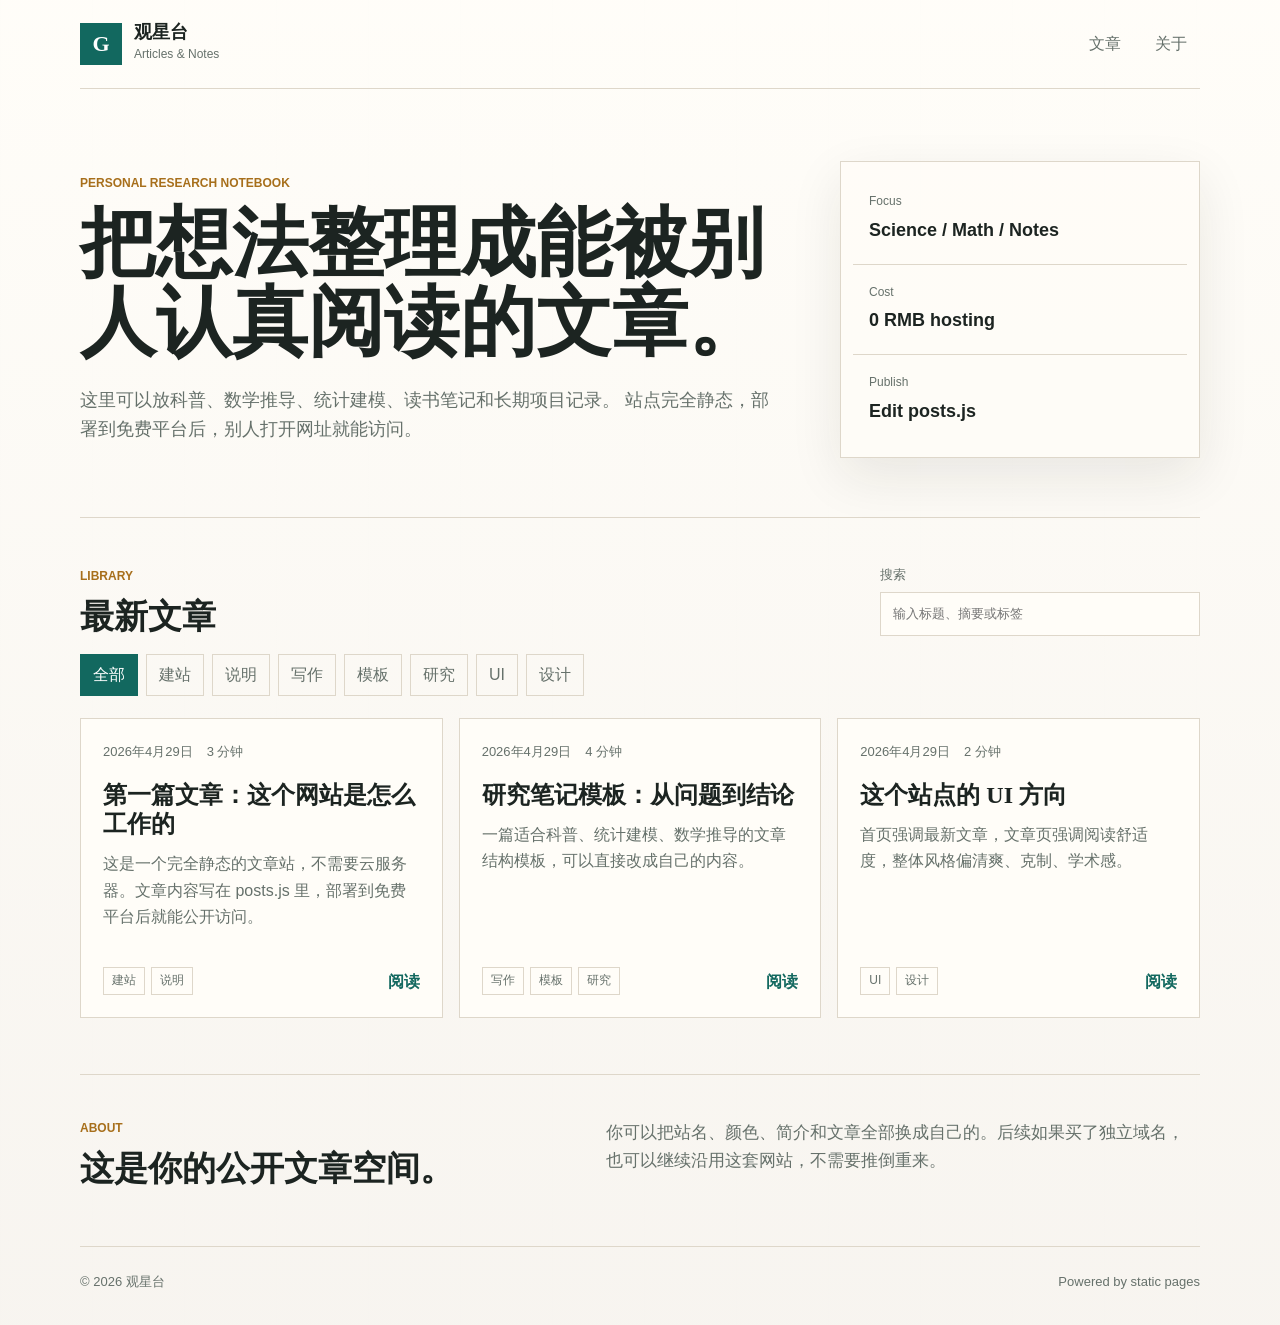
==== index.html @ 886ac3f2 "Add files via upload" ====
<!doctype html>
<html lang="zh-CN">
  <head>
    <meta charset="utf-8">
    <meta name="viewport" content="width=device-width, initial-scale=1">
    <title>观星台 | 文章与笔记</title>
    <meta name="description" content="一个零成本部署的个人文章站，适合发布科普、数学、统计和学习笔记。">
    <link rel="stylesheet" href="./assets/site.css">
  </head>
  <body>
    <header class="site-header">
      <a class="brand" href="./index.html" aria-label="返回首页">
        <span class="brand-mark">G</span>
        <span>
          <strong>观星台</strong>
          <small>Articles & Notes</small>
        </span>
      </a>
      <nav class="top-nav" aria-label="主导航">
        <a href="#articles">文章</a>
        <a href="#about">关于</a>
      </nav>
    </header>

    <main>
      <section class="hero">
        <div class="hero-copy">
          <p class="eyebrow">Personal research notebook</p>
          <h1>把想法整理成能被别人认真阅读的文章。</h1>
          <p>
            这里可以放科普、数学推导、统计建模、读书笔记和长期项目记录。
            站点完全静态，部署到免费平台后，别人打开网址就能访问。
          </p>
        </div>
        <div class="signal-panel" aria-label="站点信息">
          <div>
            <span>Focus</span>
            <strong>Science / Math / Notes</strong>
          </div>
          <div>
            <span>Cost</span>
            <strong>0 RMB hosting</strong>
          </div>
          <div>
            <span>Publish</span>
            <strong>Edit posts.js</strong>
          </div>
        </div>
      </section>

      <section class="toolbar" aria-label="文章筛选">
        <div>
          <p class="section-kicker">Library</p>
          <h2 id="articles">最新文章</h2>
        </div>
        <label class="search-box">
          <span>搜索</span>
          <input id="searchInput" type="search" placeholder="输入标题、摘要或标签">
        </label>
      </section>

      <section class="tag-row" id="tagRow" aria-label="标签筛选"></section>
      <section class="post-grid" id="postGrid" aria-live="polite"></section>

      <section class="about-band" id="about">
        <div>
          <p class="section-kicker">About</p>
          <h2>这是你的公开文章空间。</h2>
        </div>
        <p>
          你可以把站名、颜色、简介和文章全部换成自己的。后续如果买了独立域名，
          也可以继续沿用这套网站，不需要推倒重来。
        </p>
      </section>
    </main>

    <footer class="site-footer">
      <span>© <span id="year"></span> 观星台</span>
      <span>Powered by static pages</span>
    </footer>

    <script src="./posts.js"></script>
    <script src="./assets/site.js"></script>
  </body>
</html>
---- assets/site.css ----
:root {
  color-scheme: light;
  --bg: #f7f4ef;
  --paper: #fffdf8;
  --ink: #1c2421;
  --muted: #66716b;
  --line: #ded7ca;
  --accent: #12685f;
  --accent-strong: #0d4d47;
  --gold: #a76f1b;
  --blue: #315c9c;
  --shadow: 0 18px 50px rgba(37, 32, 25, 0.09);
}

* {
  box-sizing: border-box;
}

html {
  scroll-behavior: smooth;
}

body {
  margin: 0;
  background:
    linear-gradient(180deg, rgba(255, 253, 248, 0.94), rgba(247, 244, 239, 0.96)),
    repeating-linear-gradient(90deg, rgba(18, 104, 95, 0.05) 0 1px, transparent 1px 92px);
  color: var(--ink);
  font-family: "Inter", "Noto Sans SC", "Microsoft YaHei", Arial, sans-serif;
  line-height: 1.65;
}

a {
  color: inherit;
  text-decoration: none;
}

.site-header,
.site-footer,
main {
  width: min(1120px, calc(100% - 32px));
  margin: 0 auto;
}

.site-header {
  display: flex;
  align-items: center;
  justify-content: space-between;
  gap: 20px;
  padding: 22px 0;
}

.brand {
  display: inline-flex;
  align-items: center;
  gap: 12px;
  min-width: 0;
}

.brand-mark {
  display: grid;
  width: 42px;
  height: 42px;
  place-items: center;
  border: 1px solid var(--accent);
  background: var(--accent);
  color: white;
  font-family: Georgia, serif;
  font-size: 22px;
  font-weight: 700;
}

.brand strong,
.brand small {
  display: block;
}

.brand strong {
  font-size: 18px;
  line-height: 1.1;
}

.brand small {
  color: var(--muted);
  font-size: 12px;
  margin-top: 2px;
}

.top-nav {
  display: flex;
  gap: 8px;
}

.top-nav a {
  border: 1px solid transparent;
  color: var(--muted);
  padding: 8px 12px;
}

.top-nav a:hover {
  border-color: var(--line);
  color: var(--accent-strong);
}

.hero {
  display: grid;
  grid-template-columns: minmax(0, 1fr) 360px;
  gap: 42px;
  min-height: 430px;
  align-items: center;
  padding: 54px 0 42px;
  border-top: 1px solid var(--line);
  border-bottom: 1px solid var(--line);
}

.eyebrow,
.section-kicker {
  margin: 0 0 10px;
  color: var(--gold);
  font-size: 12px;
  font-weight: 700;
  letter-spacing: 0;
  text-transform: uppercase;
}

.hero h1 {
  max-width: 780px;
  margin: 0;
  font-family: Georgia, "Times New Roman", "Noto Serif SC", serif;
  font-size: clamp(40px, 7vw, 76px);
  line-height: 1.04;
  font-weight: 700;
}

.hero p:not(.eyebrow) {
  max-width: 690px;
  color: var(--muted);
  font-size: 18px;
  margin: 24px 0 0;
}

.signal-panel {
  border: 1px solid var(--line);
  background: rgba(255, 253, 248, 0.82);
  box-shadow: var(--shadow);
  padding: 12px;
}

.signal-panel div {
  border-bottom: 1px solid var(--line);
  padding: 18px 16px;
}

.signal-panel div:last-child {
  border-bottom: 0;
}

.signal-panel span {
  display: block;
  color: var(--muted);
  font-size: 12px;
  margin-bottom: 4px;
}

.signal-panel strong {
  font-size: 18px;
}

.toolbar {
  display: flex;
  align-items: end;
  justify-content: space-between;
  gap: 24px;
  padding: 46px 0 18px;
}

.toolbar h2,
.about-band h2 {
  margin: 0;
  font-family: Georgia, "Times New Roman", "Noto Serif SC", serif;
  font-size: 34px;
  line-height: 1.15;
}

.search-box {
  display: grid;
  gap: 6px;
  color: var(--muted);
  font-size: 13px;
  min-width: min(320px, 100%);
}

.search-box input {
  width: 100%;
  border: 1px solid var(--line);
  background: var(--paper);
  color: var(--ink);
  font: inherit;
  min-height: 44px;
  padding: 10px 12px;
  outline: none;
}

.search-box input:focus {
  border-color: var(--accent);
  box-shadow: 0 0 0 3px rgba(18, 104, 95, 0.12);
}

.tag-row {
  display: flex;
  flex-wrap: wrap;
  gap: 8px;
  margin: 0 0 22px;
}

.tag-button {
  border: 1px solid var(--line);
  background: transparent;
  color: var(--muted);
  cursor: pointer;
  font: inherit;
  min-height: 36px;
  padding: 7px 12px;
}

.tag-button:hover,
.tag-button.is-active {
  border-color: var(--accent);
  background: var(--accent);
  color: white;
}

.post-grid {
  display: grid;
  grid-template-columns: repeat(3, minmax(0, 1fr));
  gap: 16px;
  padding-bottom: 56px;
}

.post-card {
  display: flex;
  min-height: 300px;
  flex-direction: column;
  border: 1px solid var(--line);
  background: var(--paper);
  padding: 22px;
}

.post-card:hover {
  border-color: rgba(18, 104, 95, 0.45);
  box-shadow: var(--shadow);
}

.post-meta {
  display: flex;
  flex-wrap: wrap;
  gap: 8px 14px;
  color: var(--muted);
  font-size: 13px;
}

.post-card h3 {
  margin: 18px 0 12px;
  font-family: Georgia, "Times New Roman", "Noto Serif SC", serif;
  font-size: 24px;
  line-height: 1.22;
}

.post-card h3 a:hover,
.read-link:hover,
.back-link:hover {
  color: var(--accent-strong);
}

.post-card p {
  color: var(--muted);
  margin: 0;
}

.card-footer {
  display: flex;
  align-items: end;
  justify-content: space-between;
  gap: 18px;
  margin-top: auto;
  padding-top: 22px;
}

.mini-tags {
  display: flex;
  flex-wrap: wrap;
  gap: 6px;
}

.mini-tags span {
  border: 1px solid var(--line);
  color: var(--muted);
  font-size: 12px;
  padding: 3px 8px;
}

.read-link,
.back-link {
  color: var(--accent);
  font-weight: 700;
}

.empty-state {
  grid-column: 1 / -1;
  border: 1px solid var(--line);
  background: var(--paper);
  color: var(--muted);
  margin: 0;
  padding: 28px;
}

.about-band {
  display: grid;
  grid-template-columns: 0.9fr 1.1fr;
  gap: 40px;
  border-top: 1px solid var(--line);
  padding: 44px 0 58px;
}

.about-band p:last-child {
  color: var(--muted);
  font-size: 17px;
  margin: 0;
}

.site-footer {
  display: flex;
  justify-content: space-between;
  gap: 18px;
  border-top: 1px solid var(--line);
  color: var(--muted);
  font-size: 13px;
  padding: 24px 0 32px;
}

.article-shell {
  max-width: 880px;
  padding-top: 24px;
}

.back-link {
  display: inline-block;
  margin-bottom: 28px;
}

.article {
  border-top: 1px solid var(--line);
  padding: 36px 0 64px;
}

.article-header {
  margin-bottom: 34px;
}

.article-header h1 {
  margin: 14px 0 16px;
  font-family: Georgia, "Times New Roman", "Noto Serif SC", serif;
  font-size: clamp(34px, 7vw, 58px);
  line-height: 1.12;
}

.article-header p {
  color: var(--muted);
  font-size: 18px;
  margin: 0 0 18px;
}

.article-body {
  max-width: 760px;
  font-size: 18px;
}

.article-body h2 {
  margin: 34px 0 10px;
  font-family: Georgia, "Times New Roman", "Noto Serif SC", serif;
  font-size: 28px;
  line-height: 1.2;
}

.article-body p {
  margin: 16px 0;
}

.article-body code {
  background: #ece6da;
  color: #21413d;
  font-size: 0.92em;
  padding: 2px 5px;
}

.article-body pre {
  overflow-x: auto;
  border: 1px solid var(--line);
  background: #262b28;
  color: #f7f4ef;
  padding: 16px;
}

.article-body pre code {
  background: transparent;
  color: inherit;
  padding: 0;
}

.article-body blockquote {
  margin: 22px 0;
  border-left: 3px solid var(--accent);
  background: rgba(18, 104, 95, 0.07);
  color: #29443f;
  padding: 14px 18px;
}

@media (max-width: 860px) {
  .hero,
  .about-band {
    grid-template-columns: 1fr;
  }

  .hero {
    min-height: 0;
    gap: 28px;
    padding: 40px 0;
  }

  .signal-panel {
    max-width: 520px;
  }

  .toolbar {
    align-items: stretch;
    flex-direction: column;
  }

  .post-grid {
    grid-template-columns: 1fr 1fr;
  }
}

@media (max-width: 620px) {
  .site-header,
  .site-footer {
    align-items: flex-start;
    flex-direction: column;
  }

  .site-header,
  .site-footer,
  main {
    width: min(100% - 24px, 1120px);
  }

  .top-nav {
    width: 100%;
  }

  .top-nav a {
    padding-left: 0;
  }

  .hero h1 {
    font-size: 40px;
  }

  .post-grid {
    grid-template-columns: 1fr;
  }

  .post-card {
    min-height: 0;
  }
}
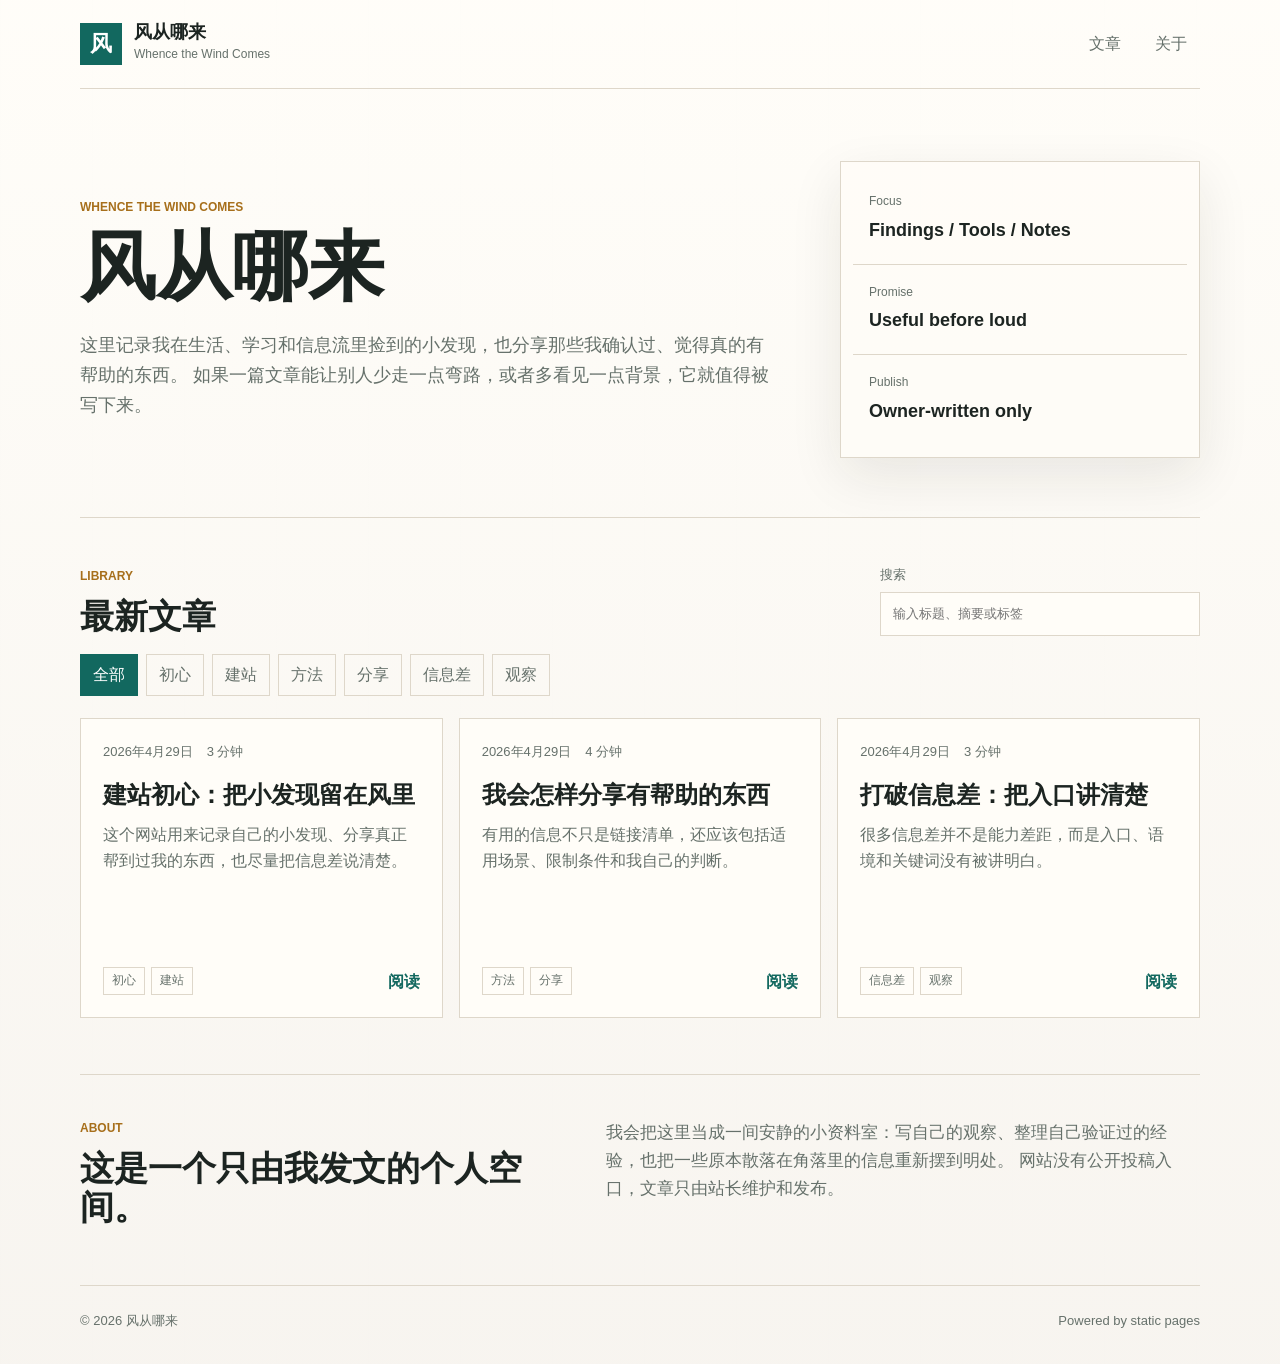
==== commit 6bb7b6c8: "Update website" ====
--- a/index.html
+++ b/index.html
@@ -3,17 +3,17 @@
   <head>
     <meta charset="utf-8">
     <meta name="viewport" content="width=device-width, initial-scale=1">
-    <title>观星台 | 文章与笔记</title>
-    <meta name="description" content="一个零成本部署的个人文章站，适合发布科普、数学、统计和学习笔记。">
+    <title>风从哪来 | 文章与笔记</title>
+    <meta name="description" content="一个记录小发现、分享有用信息、打破信息差的个人文章站。">
     <link rel="stylesheet" href="./assets/site.css">
   </head>
   <body>
     <header class="site-header">
       <a class="brand" href="./index.html" aria-label="返回首页">
-        <span class="brand-mark">G</span>
+        <span class="brand-mark">风</span>
         <span>
-          <strong>观星台</strong>
-          <small>Articles & Notes</small>
+          <strong>风从哪来</strong>
+          <small>Whence the Wind Comes</small>
         </span>
       </a>
       <nav class="top-nav" aria-label="主导航">
@@ -25,25 +25,25 @@
     <main>
       <section class="hero">
         <div class="hero-copy">
-          <p class="eyebrow">Personal research notebook</p>
-          <h1>把想法整理成能被别人认真阅读的文章。</h1>
+          <p class="eyebrow">Whence the Wind Comes</p>
+          <h1>风从哪来</h1>
           <p>
-            这里可以放科普、数学推导、统计建模、读书笔记和长期项目记录。
-            站点完全静态，部署到免费平台后，别人打开网址就能访问。
+            这里记录我在生活、学习和信息流里捡到的小发现，也分享那些我确认过、觉得真的有帮助的东西。
+            如果一篇文章能让别人少走一点弯路，或者多看见一点背景，它就值得被写下来。
           </p>
         </div>
         <div class="signal-panel" aria-label="站点信息">
           <div>
             <span>Focus</span>
-            <strong>Science / Math / Notes</strong>
+            <strong>Findings / Tools / Notes</strong>
           </div>
           <div>
-            <span>Cost</span>
-            <strong>0 RMB hosting</strong>
+            <span>Promise</span>
+            <strong>Useful before loud</strong>
           </div>
           <div>
             <span>Publish</span>
-            <strong>Edit posts.js</strong>
+            <strong>Owner-written only</strong>
           </div>
         </div>
       </section>
@@ -65,17 +65,17 @@
       <section class="about-band" id="about">
         <div>
           <p class="section-kicker">About</p>
-          <h2>这是你的公开文章空间。</h2>
+          <h2>这是一个只由我发文的个人空间。</h2>
         </div>
         <p>
-          你可以把站名、颜色、简介和文章全部换成自己的。后续如果买了独立域名，
-          也可以继续沿用这套网站，不需要推倒重来。
+          我会把这里当成一间安静的小资料室：写自己的观察、整理自己验证过的经验，也把一些原本散落在角落里的信息重新摆到明处。
+          网站没有公开投稿入口，文章只由站长维护和发布。
         </p>
       </section>
     </main>
 
     <footer class="site-footer">
-      <span>© <span id="year"></span> 观星台</span>
+      <span>© <span id="year"></span> 风从哪来</span>
       <span>Powered by static pages</span>
     </footer>
 
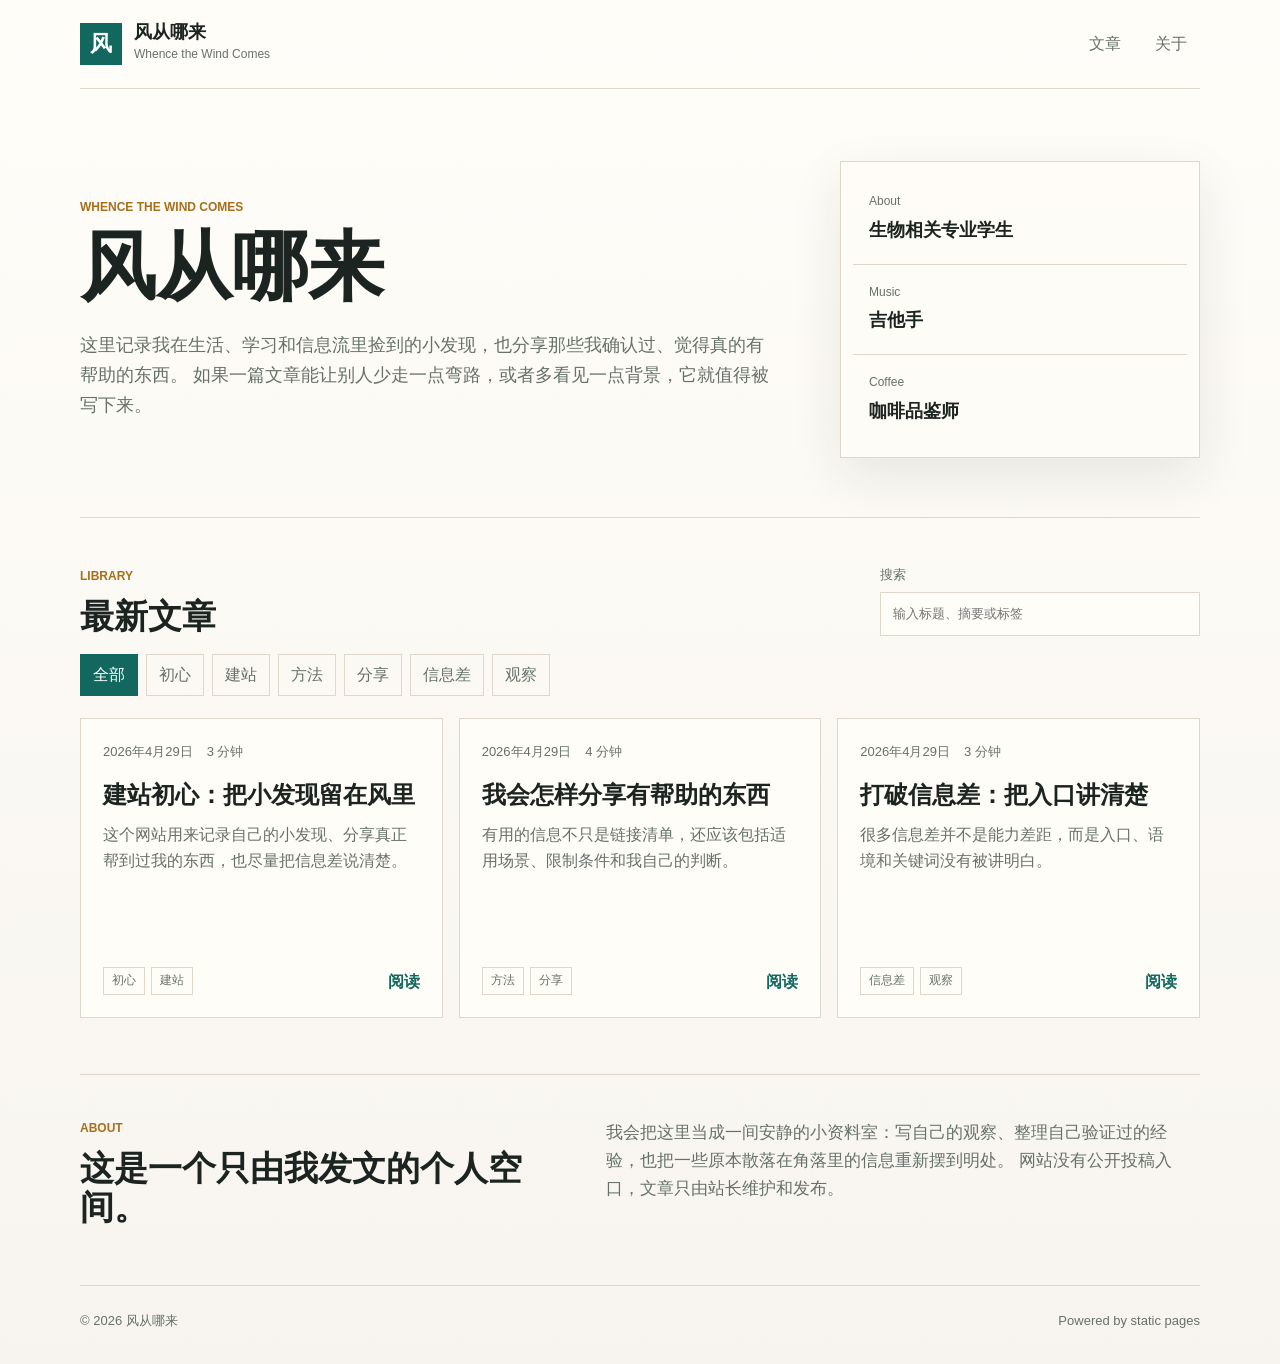
==== commit 4289ba6a: "Update intro card" ====
--- a/index.html
+++ b/index.html
@@ -34,16 +34,16 @@
         </div>
         <div class="signal-panel" aria-label="站点信息">
           <div>
-            <span>Focus</span>
-            <strong>Findings / Tools / Notes</strong>
+            <span>About</span>
+            <strong>生物相关专业学生</strong>
           </div>
           <div>
-            <span>Promise</span>
-            <strong>Useful before loud</strong>
+            <span>Music</span>
+            <strong>吉他手</strong>
           </div>
           <div>
-            <span>Publish</span>
-            <strong>Owner-written only</strong>
+            <span>Coffee</span>
+            <strong>咖啡品鉴师</strong>
           </div>
         </div>
       </section>
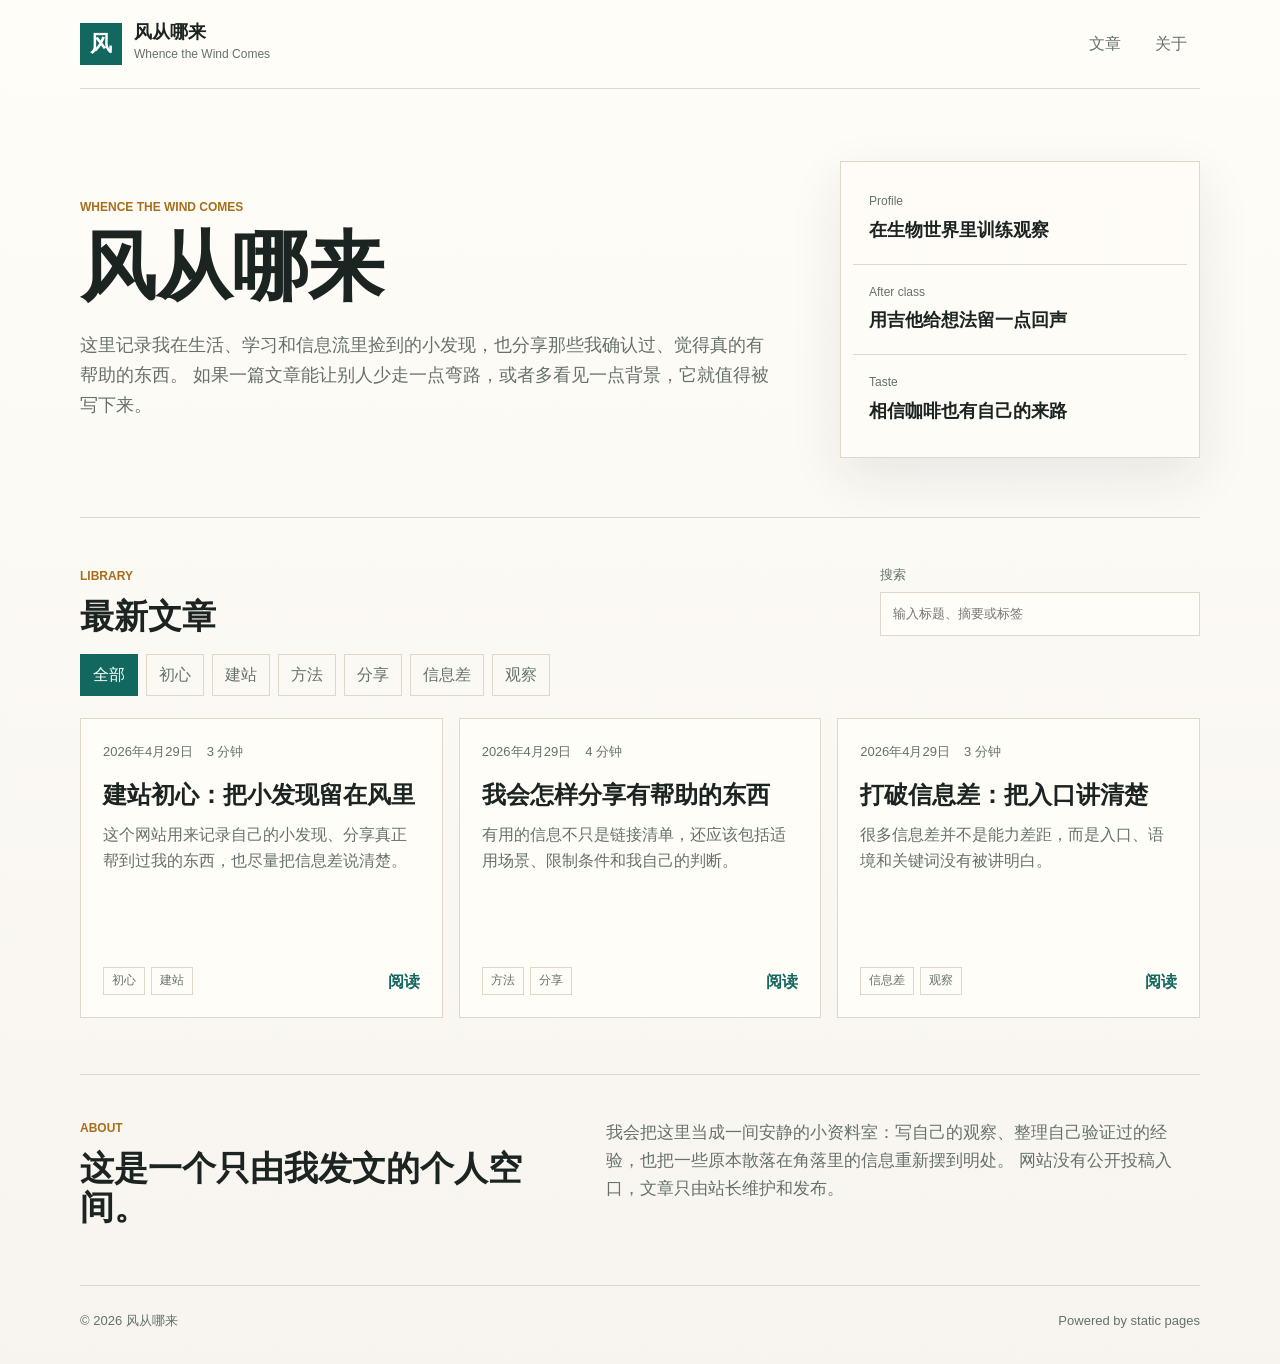
==== commit 0a2a3dcf: "Refine intro card copy" ====
--- a/index.html
+++ b/index.html
@@ -34,16 +34,16 @@
         </div>
         <div class="signal-panel" aria-label="站点信息">
           <div>
-            <span>About</span>
-            <strong>生物相关专业学生</strong>
+            <span>Profile</span>
+            <strong>在生物世界里训练观察</strong>
           </div>
           <div>
-            <span>Music</span>
-            <strong>吉他手</strong>
+            <span>After class</span>
+            <strong>用吉他给想法留一点回声</strong>
           </div>
           <div>
-            <span>Coffee</span>
-            <strong>咖啡品鉴师</strong>
+            <span>Taste</span>
+            <strong>相信咖啡也有自己的来路</strong>
           </div>
         </div>
       </section>
